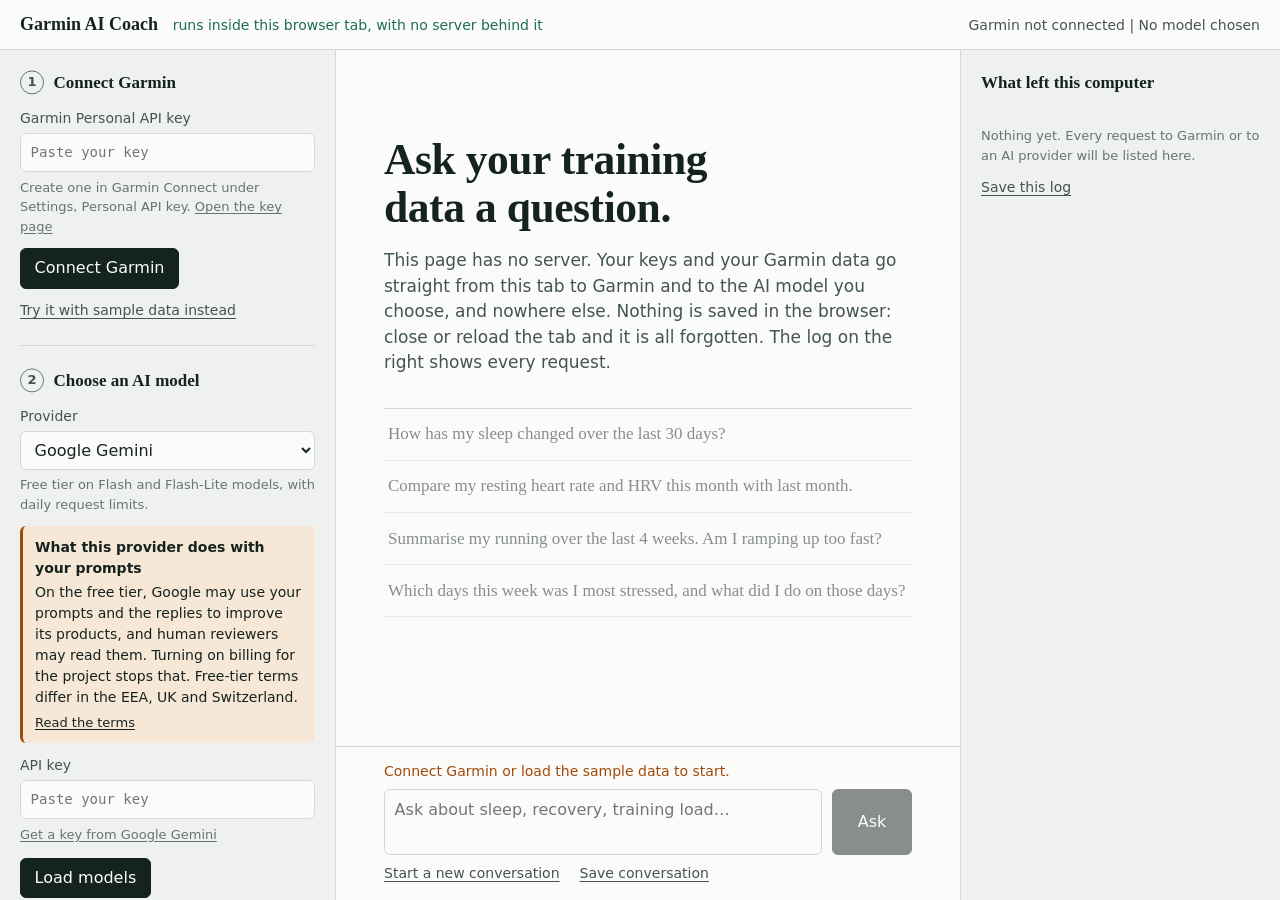
==== index.html @ 270b9bd4 "Garmin AI Coach: browser version for GitHub Pages plus local app Ask questions about your own Garmin" ====
<!DOCTYPE html>
<html lang="en">
<head>
<meta charset="utf-8">
<meta name="viewport" content="width=device-width, initial-scale=1">
<meta name="referrer" content="no-referrer">
<!-- The browser enforces this list: the page can only load its own files and can only
     connect to Garmin, the five model providers below, and Ollama on this computer. -->
<meta http-equiv="Content-Security-Policy" content="default-src 'none'; script-src 'self'; style-src 'self'; img-src 'self' data:; connect-src 'self' https://personal.connectapi.garmin.com https://generativelanguage.googleapis.com https://openrouter.ai https://api.anthropic.com https://api.deepseek.com http://127.0.0.1:11434 http://localhost:11434; base-uri 'none'; form-action 'none'">
<title>Garmin AI Coach</title>
<link rel="icon" href="favicon.svg" type="image/svg+xml">
<link rel="stylesheet" href="style.css">
</head>
<body>
<header class="top">
  <div class="brand">
    <span class="brand-name">Garmin AI Coach</span>
    <span class="brand-where" id="brand-where">running on this computer only</span>
  </div>
  <nav class="tabs" aria-label="Sections">
    <button type="button" data-tab="setup">Setup</button>
    <button type="button" data-tab="chat" aria-current="true">Chat</button>
    <button type="button" data-tab="log">Log</button>
  </nav>
  <div class="top-status" id="top-status" aria-live="polite"></div>
</header>

<main class="layout" data-view="chat">
  <!-- ───────────── Setup ───────────── -->
  <aside class="setup" id="panel-setup" aria-label="Setup">
    <section class="step" id="step-garmin">
      <h2><span class="step-n">1</span>Connect Garmin</h2>
      <div id="garmin-off">
        <label for="garmin-key">Garmin Personal API key</label>
        <input id="garmin-key" type="password" autocomplete="off" spellcheck="false" placeholder="Paste your key">
        <p class="hint">Create one in Garmin Connect under Settings, Personal API key.
          <a id="garmin-key-link" href="https://connect.garmin.com/app/settings/personalApiToken" target="_blank" rel="noopener noreferrer">Open the key page</a></p>
        <div class="row">
          <button type="button" class="primary" id="garmin-connect">Connect Garmin</button>
          <button type="button" id="garmin-saved" hidden>Use saved key</button>
        </div>
        <button type="button" class="link" id="garmin-demo">Try it with sample data instead</button>
      </div>
      <div id="garmin-on" hidden>
        <p class="state-line"><span class="dot dot-local"></span><span id="garmin-state"></span></p>
        <button type="button" id="garmin-disconnect">Disconnect</button>
      </div>
      <p class="error" id="garmin-error" role="alert" hidden></p>
    </section>

    <section class="step" id="step-model">
      <h2><span class="step-n">2</span>Choose an AI model</h2>
      <label for="provider">Provider</label>
      <select id="provider"></select>
      <p class="hint" id="provider-cost"></p>
      <div class="notice" id="provider-notice">
        <p class="notice-title">What this provider does with your prompts</p>
        <p id="provider-data"></p>
        <a id="provider-terms" target="_blank" rel="noopener noreferrer">Read the terms</a>
      </div>
      <div id="provider-key-wrap">
        <label for="provider-key">API key</label>
        <input id="provider-key" type="password" autocomplete="off" spellcheck="false" placeholder="Paste your key">
        <p class="hint"><a id="provider-key-link" target="_blank" rel="noopener noreferrer">Get a key</a></p>
      </div>
      <label class="check" id="or-block-wrap" hidden>
        <input type="checkbox" id="or-block" checked>
        <span>Refuse hosts that may train on my prompts</span>
      </label>
      <button type="button" class="primary" id="load-models">Load models</button>
      <div id="model-wrap" hidden>
        <label for="model">Model</label>
        <select id="model"></select>
        <label class="check" id="paid-wrap" hidden>
          <input type="checkbox" id="show-paid">
          <span>Show paid models too</span>
        </label>
      </div>
      <p class="error" id="model-error" role="alert" hidden></p>
    </section>

    <section class="step" id="step-scope">
      <h2><span class="step-n">3</span>Decide what the AI may see</h2>
      <div id="categories" class="checks"></div>
      <fieldset class="levels">
        <legend>Filtering before anything is sent</legend>
        <label class="check"><input type="radio" name="level" value="balanced">
          <span><b>Balanced.</b> Removes account names, IDs, GPS and device details.</span></label>
        <label class="check"><input type="radio" name="level" value="strict">
          <span><b>Strict.</b> Also removes activity names, places and notes.</span></label>
      </fieldset>
    </section>

    <section class="step step-end">
      <label class="check" id="remember-wrap" hidden>
        <input type="checkbox" id="remember">
        <span>Remember keys in this computer's keychain</span>
      </label>
      <p class="hint" id="remember-off">Keys are held in memory and forgotten when you quit.</p>
      <div class="row">
        <button type="button" id="wipe">Forget everything</button>
        <button type="button" id="quit">Quit</button>
      </div>
      <p class="hint"><a href="https://github.com/aihtn2708/garmin-ai-coach/blob/main/SECURITY.md" target="_blank" rel="noopener noreferrer">How your keys and data are protected</a>.
        A personal project, not affiliated with Garmin. Not medical advice.</p>
    </section>
  </aside>

  <!-- ───────────── Chat ───────────── -->
  <section class="chat" id="panel-chat" aria-label="Chat">
    <div class="thread" id="thread">
      <div class="welcome" id="welcome">
        <h1>Ask your training data a question.</h1>
        <p id="welcome-text">Your Garmin data is fetched and filtered here. Only the figures needed to answer
          are sent to the model you choose, and the log on the right shows every request.</p>
        <div class="suggest" id="suggest"></div>
      </div>
    </div>
    <form class="composer" id="composer">
      <p class="need" id="need" role="status"></p>
      <div class="composer-row">
        <textarea id="question" rows="2" maxlength="4000" placeholder="Ask about sleep, recovery, training load…" aria-label="Your question"></textarea>
        <button type="submit" class="primary" id="ask">Ask</button>
      </div>
      <div class="composer-tools">
        <button type="button" class="link" id="new-chat">Start a new conversation</button>
        <button type="button" class="link" id="save-chat">Save conversation</button>
      </div>
    </form>
  </section>

  <!-- ───────────── Log ───────────── -->
  <aside class="log" id="panel-log" aria-label="Outbound request log">
    <h2>What left this computer</h2>
    <dl class="totals" id="totals"></dl>
    <ol class="entries" id="entries"></ol>
    <p class="hint" id="log-empty">Nothing yet. Every request to Garmin or to an AI provider will be listed here.</p>
    <button type="button" class="link" id="save-log">Save this log</button>
  </aside>
</main>

<dialog id="detail">
  <div class="dialog-inner">
    <h2 id="detail-title">Exactly what was sent</h2>
    <p class="hint" id="detail-sub"></p>
    <pre id="detail-body"></pre>
    <button type="button" class="primary" id="detail-close">Close</button>
  </div>
</dialog>

<script src="core.js"></script>
<script src="app.js"></script>
</body>
</html>
---- style.css ----
/* Garmin AI Coach. No web fonts, no CDN: nothing on this page is fetched
   from another computer. Colour carries one meaning throughout:
   green = stays on this computer, amber = leaves it. */

:root {
  color-scheme: light dark;
  --paper: #eef1ee;
  --surface: #fbfcfa;
  --ink: #15231f;
  --ink-2: #44544e;
  --ink-3: #66756f;
  --line: #d3dad5;
  --line-soft: #e3e8e4;
  --local: #1e6b57;
  --local-wash: #dcebe5;
  --out: #a04a0b;
  --out-wash: #f6e7d6;
  --garmin: #3d5a80;
  --danger: #a3282b;
  --s1: #2a78d6; --s2: #eb6834; --s3: #1baf7a; --s4: #eda100;
  --serif: Charter, "Bitstream Charter", "Sitka Text", Cambria, serif;
  --sans: Seravek, "Gill Sans Nova", Ubuntu, Calibri, "DejaVu Sans", source-sans-pro, sans-serif;
  --mono: ui-monospace, "Cascadia Mono", Menlo, Consolas, monospace;
}
@media (prefers-color-scheme: dark) {
  :root {
    --paper: #101614;
    --surface: #171f1c;
    --ink: #e6ece8;
    --ink-2: #b6c2bc;
    --ink-3: #8c9992;
    --line: #2c3833;
    --line-soft: #222c28;
    --local: #5cc2a4;
    --local-wash: #173029;
    --out: #e59a52;
    --out-wash: #33240f;
    --garmin: #8fb0d8;
    --danger: #ef8a8a;
    --s1: #3987e5; --s2: #d95926; --s3: #199e70; --s4: #c98500;
  }
}

* { box-sizing: border-box; }
html, body { height: 100%; }
body {
  margin: 0;
  font: 16px/1.5 var(--sans);
  color: var(--ink);
  background: var(--paper);
  display: flex;
  flex-direction: column;
}
h1, h2 { font-family: var(--serif); font-weight: 600; margin: 0; text-wrap: balance; }
p { margin: 0; }
a { color: inherit; text-underline-offset: 0.18em; }
[hidden] { display: none !important; }
:focus-visible { outline: 2px solid var(--local); outline-offset: 2px; }

/* ── top bar ─────────────────────────────────────────────── */
.top {
  display: flex;
  align-items: baseline;
  gap: 1.25rem;
  padding: 0.7rem 1.25rem;
  border-bottom: 1px solid var(--line);
  background: var(--surface);
}
.brand-name { font-family: var(--serif); font-weight: 600; font-size: 1.125rem; }
.brand-where { color: var(--local); font-size: 0.875rem; margin-left: 0.6rem; }
.top-status { margin-left: auto; font-size: 0.875rem; color: var(--ink-2); text-align: right; }
.tabs { display: none; gap: 0.25rem; }
.tabs button { border: 0; background: none; padding: 0.3rem 0.7rem; border-radius: 999px; }
.tabs button[aria-current="true"] { background: var(--ink); color: var(--surface); }

/* ── layout ──────────────────────────────────────────────── */
.layout {
  flex: 1;
  min-height: 0;
  display: grid;
  grid-template-columns: 21rem minmax(0, 1fr) 20rem;
}
.setup, .log { overflow-y: auto; padding: 1.25rem; }
.setup { border-right: 1px solid var(--line); }
.chat { display: flex; flex-direction: column; min-height: 0; background: var(--surface); }

/* ── controls ────────────────────────────────────────────── */
label { display: block; font-size: 0.875rem; color: var(--ink-2); margin: 0.75rem 0 0.25rem; }
input[type="password"], select, textarea {
  width: 100%;
  font: inherit;
  color: var(--ink);
  background: var(--surface);
  border: 1px solid var(--line);
  border-radius: 6px;
  padding: 0.5rem 0.6rem;
}
input[type="password"] { font-family: var(--mono); font-size: 0.875rem; }
button {
  font: inherit;
  color: var(--ink);
  background: transparent;
  border: 1px solid var(--line);
  border-radius: 6px;
  padding: 0.45rem 0.85rem;
  cursor: pointer;
}
button:hover { border-color: var(--ink-3); }
button:disabled { opacity: 0.5; cursor: not-allowed; }
button.primary { background: var(--ink); color: var(--surface); border-color: var(--ink); }
button.primary:hover { background: var(--local); border-color: var(--local); }
button.link {
  border: 0; padding: 0; background: none; color: var(--ink-2);
  text-decoration: underline; text-underline-offset: 0.18em; font-size: 0.875rem;
}
button.link:hover { color: var(--ink); }
.row { display: flex; flex-wrap: wrap; gap: 0.5rem; margin: 0.75rem 0 0.6rem; }
.hint { font-size: 0.8125rem; color: var(--ink-3); margin-top: 0.35rem; }
.error {
  margin-top: 0.6rem; font-size: 0.875rem; color: var(--danger);
  border-left: 3px solid var(--danger); padding-left: 0.6rem; overflow-wrap: anywhere;
}
.check { display: flex; gap: 0.55rem; align-items: flex-start; margin: 0.5rem 0 0; color: var(--ink); font-size: 0.9375rem; cursor: pointer; }
.check input { margin-top: 0.3rem; accent-color: var(--local); }
.check small { display: block; color: var(--ink-3); font-size: 0.8125rem; }

/* ── setup steps ─────────────────────────────────────────── */
.step { padding-bottom: 1.4rem; margin-bottom: 1.4rem; border-bottom: 1px solid var(--line); }
.step h2 { font-size: 1.0625rem; display: flex; align-items: baseline; gap: 0.6rem; }
.step-n {
  font-family: var(--sans); font-size: 0.8125rem; font-weight: 600;
  width: 1.5rem; height: 1.5rem; flex: none; border-radius: 50%;
  display: inline-grid; place-items: center;
  border: 1.5px solid var(--ink-3); color: var(--ink-2);
  transform: translateY(-0.1rem);
}
.step.done .step-n { background: var(--local); border-color: var(--local); color: var(--surface); }
.step-end { border-bottom: 0; margin-bottom: 0; }
.state-line { margin: 0.75rem 0; font-size: 0.9375rem; display: flex; gap: 0.5rem; align-items: baseline; }
.dot { width: 0.6rem; height: 0.6rem; border-radius: 50%; flex: none; display: inline-block; }
.dot-local { background: var(--local); }
.notice {
  margin-top: 0.75rem; padding: 0.65rem 0.75rem; border-radius: 6px;
  font-size: 0.875rem; background: var(--local-wash); border-left: 3px solid var(--local);
}
.notice.caution { background: var(--out-wash); border-left-color: var(--out); }
.notice-title { font-weight: 600; margin-bottom: 0.2rem; }
.notice a { display: inline-block; margin-top: 0.3rem; font-size: 0.8125rem; }
.levels { border: 0; padding: 0; margin: 1rem 0 0; }
.levels legend { font-size: 0.875rem; color: var(--ink-2); padding: 0; }
#load-models { margin-top: 0.85rem; }

/* ── chat ────────────────────────────────────────────────── */
.thread { flex: 1; overflow-y: auto; padding: 2rem clamp(1rem, 4vw, 3rem) 1rem; }
.thread > * { max-width: 46rem; margin-inline: auto; }
.welcome { padding-top: 6vh; }
.welcome h1 { font-size: clamp(1.9rem, 3.4vw, 2.75rem); line-height: 1.1; letter-spacing: -0.01em; }
.welcome p { margin-top: 1rem; color: var(--ink-2); max-width: 36rem; font-size: 1.0625rem; }
.suggest { margin-top: 2rem; display: grid; gap: 0; border-top: 1px solid var(--line); }
.suggest button {
  text-align: left; border: 0; border-bottom: 1px solid var(--line); border-radius: 0;
  padding: 0.8rem 0.25rem; font-family: var(--serif); font-size: 1.0625rem;
}
.suggest button:hover:not(:disabled) { background: var(--paper); }

.msg { margin-bottom: 1.6rem; }
.msg-who { font-size: 0.8125rem; color: var(--ink-3); margin-bottom: 0.2rem; }
.msg.user .msg-text {
  font-family: var(--serif); font-size: 1.1875rem; line-height: 1.35;
  border-left: 3px solid var(--ink); padding-left: 0.85rem; white-space: pre-wrap;
}
.msg.bot .body > * + * { margin-top: 0.7rem; }
.msg.bot h3, .msg.bot h4 { font-family: var(--serif); font-size: 1.0625rem; margin: 1rem 0 0; }
.msg.bot ul, .msg.bot ol { margin: 0.7rem 0 0; padding-left: 1.3rem; }
.msg.bot li + li { margin-top: 0.25rem; }
.msg.bot code { font-family: var(--mono); font-size: 0.875em; background: var(--paper); padding: 0.05em 0.3em; border-radius: 3px; }
.msg.bot pre { background: var(--paper); padding: 0.75rem; border-radius: 6px; overflow-x: auto; font: 0.8125rem/1.45 var(--mono); }
.table-scroll { overflow-x: auto; }
.msg.bot table, .chart table { border-collapse: collapse; font-size: 0.9375rem; font-variant-numeric: tabular-nums; }
.msg.bot th, .msg.bot td, .chart th, .chart td { text-align: left; padding: 0.3rem 0.9rem 0.3rem 0; border-bottom: 1px solid var(--line-soft); }
.msg.bot th, .chart th { font-weight: 600; border-bottom-color: var(--line); }

.steps { list-style: none; margin: 0 0 0.8rem; padding: 0; font-size: 0.875rem; color: var(--ink-2); }
.steps li { display: flex; gap: 0.5rem; align-items: baseline; padding: 0.12rem 0; }
.steps .mark { width: 0.5rem; height: 0.5rem; border-radius: 50%; flex: none; }
.steps .mark.garmin { background: var(--garmin); }
.steps .mark.model { background: var(--out); }
.steps .mark.local { background: var(--local); }
.steps .bad { color: var(--danger); }
.working { color: var(--ink-3); font-size: 0.9375rem; }
.working::after { content: "…"; animation: blink 1.2s steps(2, start) infinite; }
@keyframes blink { 50% { opacity: 0; } }
@media (prefers-reduced-motion: reduce) { .working::after { animation: none; } }
.usage { margin-top: 0.6rem; font-size: 0.8125rem; color: var(--ink-3); }

/* ── charts ──────────────────────────────────────────────── */
.chart { margin: 1rem 0; padding: 1rem 1rem 0.75rem; border: 1px solid var(--line); border-radius: 8px; position: relative; }
.chart-title { font-family: var(--serif); font-weight: 600; }
.chart-unit { font-size: 0.8125rem; color: var(--ink-3); }
.legend { display: flex; flex-wrap: wrap; gap: 0.2rem 1rem; margin-top: 0.4rem; font-size: 0.875rem; color: var(--ink-2); }
.legend span { display: inline-flex; align-items: center; gap: 0.4rem; }
.swatch { width: 0.75rem; height: 0.75rem; border-radius: 2px; }
.chart svg { display: block; width: 100%; height: auto; margin-top: 0.4rem; overflow: visible; }
.chart .grid { stroke: var(--line-soft); stroke-width: 1; }
.chart .axis { stroke: var(--line); stroke-width: 1; }
.chart text { font: 11px var(--sans); fill: var(--ink-3); font-variant-numeric: tabular-nums; }
.chart text.end-label { fill: var(--ink-2); font-size: 12px; }
.chart .line { fill: none; stroke-width: 2; stroke-linejoin: round; stroke-linecap: round; }
.chart .pt { stroke: var(--surface); stroke-width: 2; }
.chart .cross { stroke: var(--ink-3); stroke-width: 1; stroke-dasharray: 3 3; visibility: hidden; }
.c1 { stroke: var(--s1); fill: var(--s1); background: var(--s1); }
.c2 { stroke: var(--s2); fill: var(--s2); background: var(--s2); }
.c3 { stroke: var(--s3); fill: var(--s3); background: var(--s3); }
.c4 { stroke: var(--s4); fill: var(--s4); background: var(--s4); }
.chart .line.c1, .chart .line.c2, .chart .line.c3, .chart .line.c4 { fill: none; }
.chart .bar { stroke: none; }
.tip {
  position: absolute; pointer-events: none; visibility: hidden; z-index: 2;
  background: var(--ink); color: var(--surface); border-radius: 6px;
  padding: 0.4rem 0.6rem; font-size: 0.8125rem; line-height: 1.4; white-space: nowrap;
  font-variant-numeric: tabular-nums;
}
.tip b { font-weight: 600; }
.tip .swatch { display: inline-block; margin-right: 0.35rem; }
.chart-tools { margin-top: 0.4rem; }
.chart .table-scroll { margin-top: 0.6rem; max-height: 16rem; overflow: auto; }

/* ── composer ────────────────────────────────────────────── */
.composer { border-top: 1px solid var(--line); padding: 0.85rem clamp(1rem, 4vw, 3rem) 1rem; }
.composer > * { max-width: 46rem; margin-inline: auto; }
.composer-row { display: flex; gap: 0.6rem; align-items: stretch; }
.composer textarea { resize: none; min-height: 3.2rem; }
.composer .primary { min-width: 5rem; }
.composer-tools { display: flex; gap: 1.25rem; margin-top: 0.5rem; }
.need { font-size: 0.875rem; color: var(--out); margin-bottom: 0.45rem; }
.need:empty { display: none; }

/* ── log ─────────────────────────────────────────────────── */
.log { border-left: 1px solid var(--line); font-variant-numeric: tabular-nums; }
.log h2 { font-size: 1.0625rem; }
.totals { margin: 0.9rem 0 0; display: grid; grid-template-columns: 1fr auto; gap: 0.2rem 1rem; font-size: 0.875rem; }
.totals dt { color: var(--ink-2); display: flex; gap: 0.45rem; align-items: baseline; }
.totals dd { margin: 0; text-align: right; }
.entries { list-style: none; margin: 1rem 0 0; padding: 0; }
.entries li { border-top: 1px dashed var(--line); padding: 0.55rem 0; font-size: 0.8125rem; }
.entry-head { display: flex; gap: 0.45rem; align-items: baseline; }
.entry-host { font-weight: 600; font-size: 0.875rem; overflow-wrap: anywhere; }
.entry-time { margin-left: auto; color: var(--ink-3); white-space: nowrap; }
.entry-path { color: var(--ink-2); font-family: var(--mono); font-size: 0.75rem; overflow-wrap: anywhere; margin-top: 0.15rem; }
.entry-meta { color: var(--ink-3); margin-top: 0.15rem; }
.entry-meta .bad { color: var(--danger); }
.sq { width: 0.55rem; height: 0.55rem; flex: none; display: inline-block; }
.sq.garmin { background: var(--garmin); }
.sq.model { background: var(--out); }
.sq.local-model { background: var(--local); }
#save-log { margin-top: 0.75rem; }
#log-empty { margin-top: 1rem; }

/* ── dialog ──────────────────────────────────────────────── */
dialog {
  width: min(52rem, 92vw); max-height: 86vh; padding: 0;
  border: 1px solid var(--line); border-radius: 10px;
  background: var(--surface); color: var(--ink);
}
dialog::backdrop { background: rgb(10 20 16 / 0.55); }
.dialog-inner { padding: 1.25rem; display: flex; flex-direction: column; max-height: 86vh; }
dialog h2 { font-size: 1.25rem; }
dialog pre {
  flex: 1; overflow: auto; margin: 0.9rem 0; padding: 0.85rem;
  background: var(--paper); border-radius: 6px;
  font: 0.75rem/1.5 var(--mono); white-space: pre-wrap; overflow-wrap: anywhere;
}
dialog .primary { align-self: flex-end; }

/* ── narrow screens: one panel at a time ─────────────────── */
@media (max-width: 62rem) {
  .tabs { display: flex; margin-left: auto; }
  .top { flex-wrap: wrap; row-gap: 0.4rem; }
  .top-status { display: none; }
  .brand-where { display: none; }
  .layout { grid-template-columns: minmax(0, 1fr); }
  .layout > * { display: none; border: 0; }
  .layout[data-view="setup"] > .setup,
  .layout[data-view="log"] > .log { display: block; }
  .layout[data-view="chat"] > .chat { display: flex; }
}
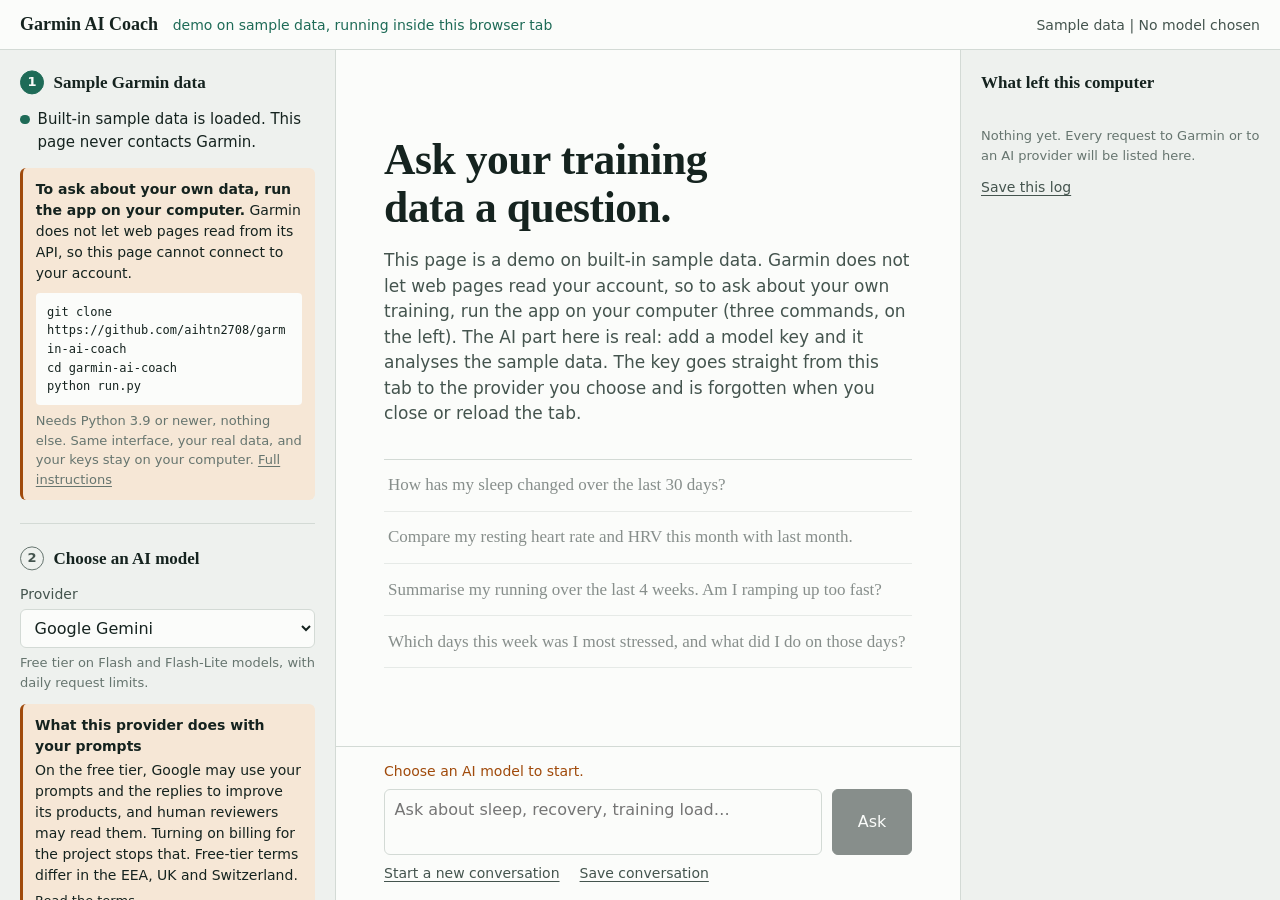
==== commit 6df07dd8: "Hosted page becomes a sample-data demo; real data needs the local app Garmin's Personal API sends no" ====
--- a/index.html
+++ b/index.html
@@ -5,8 +5,9 @@
 <meta name="viewport" content="width=device-width, initial-scale=1">
 <meta name="referrer" content="no-referrer">
 <!-- The browser enforces this list: the page can only load its own files and can only
-     connect to Garmin, the five model providers below, and Ollama on this computer. -->
-<meta http-equiv="Content-Security-Policy" content="default-src 'none'; script-src 'self'; style-src 'self'; img-src 'self' data:; connect-src 'self' https://personal.connectapi.garmin.com https://generativelanguage.googleapis.com https://openrouter.ai https://api.anthropic.com https://api.deepseek.com http://127.0.0.1:11434 http://localhost:11434; base-uri 'none'; form-action 'none'">
+     connect to the model providers below and to Ollama on this computer. Garmin is not
+     listed: Garmin refuses requests from web pages, so this page never sends it anything. -->
+<meta http-equiv="Content-Security-Policy" content="default-src 'none'; script-src 'self'; style-src 'self'; img-src 'self' data:; connect-src 'self' https://generativelanguage.googleapis.com https://openrouter.ai https://api.anthropic.com https://api.deepseek.com http://127.0.0.1:11434 http://localhost:11434; base-uri 'none'; form-action 'none'">
 <title>Garmin AI Coach</title>
 <link rel="icon" href="favicon.svg" type="image/svg+xml">
 <link rel="stylesheet" href="style.css">
@@ -29,21 +30,32 @@
   <!-- ───────────── Setup ───────────── -->
   <aside class="setup" id="panel-setup" aria-label="Setup">
     <section class="step" id="step-garmin">
-      <h2><span class="step-n">1</span>Connect Garmin</h2>
+      <h2><span class="step-n">1</span><span id="garmin-title">Connect Garmin</span></h2>
       <div id="garmin-off">
-        <label for="garmin-key">Garmin Personal API key</label>
-        <input id="garmin-key" type="password" autocomplete="off" spellcheck="false" placeholder="Paste your key">
-        <p class="hint">Create one in Garmin Connect under Settings, Personal API key.
-          <a id="garmin-key-link" href="https://connect.garmin.com/app/settings/personalApiToken" target="_blank" rel="noopener noreferrer">Open the key page</a></p>
-        <div class="row">
-          <button type="button" class="primary" id="garmin-connect">Connect Garmin</button>
-          <button type="button" id="garmin-saved" hidden>Use saved key</button>
+        <div class="local-only">
+          <label for="garmin-key">Garmin Personal API key</label>
+          <input id="garmin-key" type="password" autocomplete="off" spellcheck="false" placeholder="Paste your key">
+          <p class="hint">Create one in Garmin Connect under Settings, Personal API key.
+            <a id="garmin-key-link" href="https://connect.garmin.com/app/settings/personalApiToken" target="_blank" rel="noopener noreferrer">Open the key page</a></p>
+          <div class="row">
+            <button type="button" class="primary" id="garmin-connect">Connect Garmin</button>
+            <button type="button" id="garmin-saved" hidden>Use saved key</button>
+          </div>
         </div>
         <button type="button" class="link" id="garmin-demo">Try it with sample data instead</button>
       </div>
       <div id="garmin-on" hidden>
         <p class="state-line"><span class="dot dot-local"></span><span id="garmin-state"></span></p>
-        <button type="button" id="garmin-disconnect">Disconnect</button>
+        <button type="button" class="local-only" id="garmin-disconnect">Disconnect</button>
+      </div>
+      <div class="own-data browser-only">
+        <p><b>To ask about your own data, run the app on your computer.</b>
+          Garmin does not let web pages read from its API, so this page cannot connect to your account.</p>
+        <pre>git clone https://github.com/aihtn2708/garmin-ai-coach
+cd garmin-ai-coach
+python run.py</pre>
+        <p class="hint">Needs Python 3.9 or newer, nothing else. Same interface, your real data, and your keys stay on your computer.
+          <a href="https://github.com/aihtn2708/garmin-ai-coach#readme" target="_blank" rel="noopener noreferrer">Full instructions</a></p>
       </div>
       <p class="error" id="garmin-error" role="alert" hidden></p>
     </section>
--- a/style.css
+++ b/style.css
@@ -123,6 +123,13 @@
 .check { display: flex; gap: 0.55rem; align-items: flex-start; margin: 0.5rem 0 0; color: var(--ink); font-size: 0.9375rem; cursor: pointer; }
 .check input { margin-top: 0.3rem; accent-color: var(--local); }
 .check small { display: block; color: var(--ink-3); font-size: 0.8125rem; }
+
+/* ── things shown in only one of the two versions ────────── */
+.browser-only { display: none; }
+.mode-browser .browser-only { display: block; }
+.mode-browser .local-only { display: none; }
+.own-data { margin-top: 0.9rem; padding: 0.7rem 0.8rem; border-radius: 6px; font-size: 0.875rem; background: var(--out-wash); border-left: 3px solid var(--out); }
+.own-data pre { margin: 0.6rem 0 0; padding: 0.6rem 0.7rem; border-radius: 4px; background: var(--surface); font: 0.75rem/1.55 var(--mono); white-space: pre-wrap; overflow-wrap: anywhere; user-select: all; }
 
 /* ── setup steps ─────────────────────────────────────────── */
 .step { padding-bottom: 1.4rem; margin-bottom: 1.4rem; border-bottom: 1px solid var(--line); }
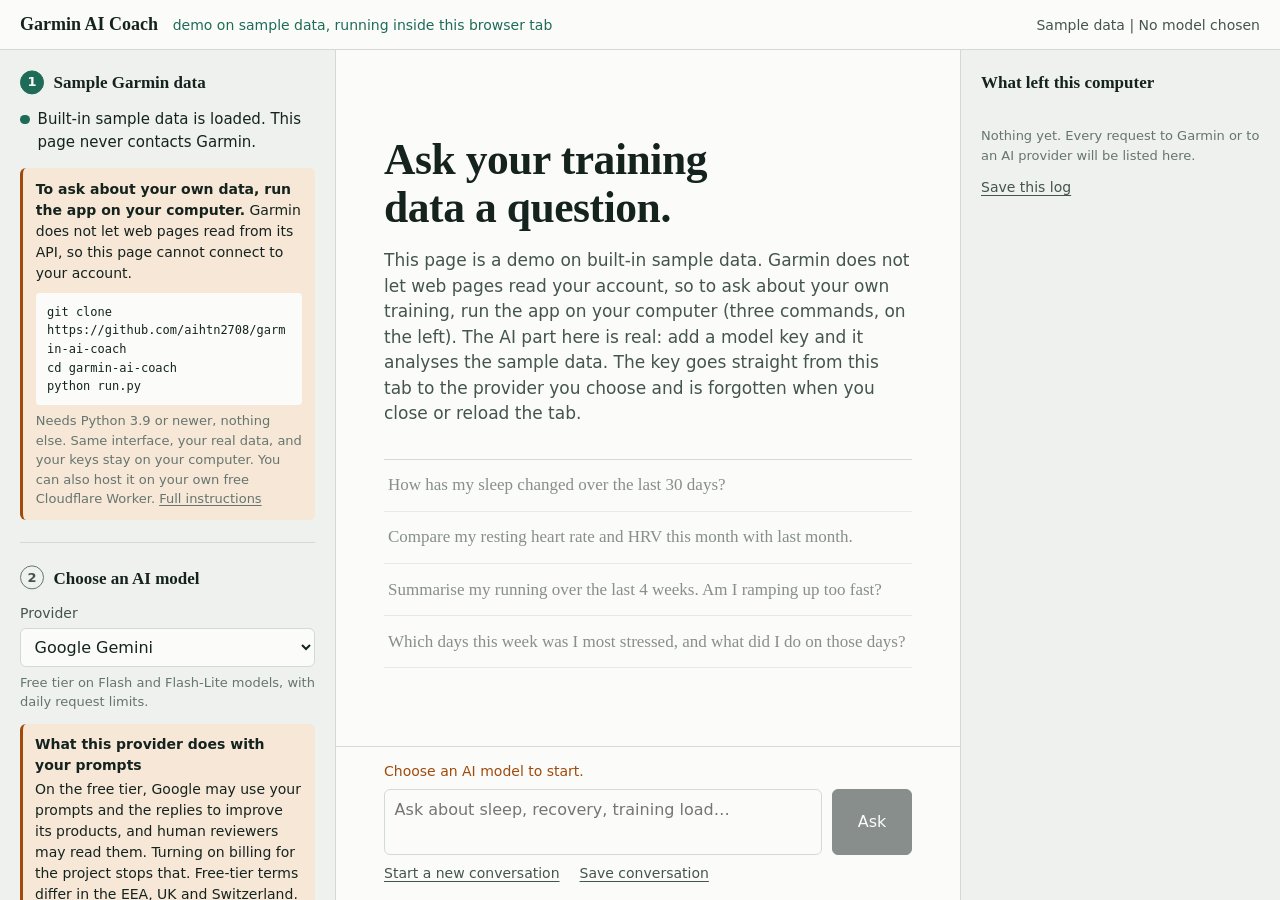
==== commit 0a1dd76c: "Add a Cloudflare Worker version: page plus read-only Garmin relay Garmin's API refuses web pages, so" ====
--- a/index.html
+++ b/index.html
@@ -55,6 +55,7 @@
 cd garmin-ai-coach
 python run.py</pre>
         <p class="hint">Needs Python 3.9 or newer, nothing else. Same interface, your real data, and your keys stay on your computer.
+          You can also host it on your own free Cloudflare Worker.
           <a href="https://github.com/aihtn2708/garmin-ai-coach#readme" target="_blank" rel="noopener noreferrer">Full instructions</a></p>
       </div>
       <p class="error" id="garmin-error" role="alert" hidden></p>
--- a/style.css
+++ b/style.css
@@ -257,7 +257,7 @@
 .entry-meta { color: var(--ink-3); margin-top: 0.15rem; }
 .entry-meta .bad { color: var(--danger); }
 .sq { width: 0.55rem; height: 0.55rem; flex: none; display: inline-block; }
-.sq.garmin { background: var(--garmin); }
+.sq.garmin, .sq.garmin-relay { background: var(--garmin); }
 .sq.model { background: var(--out); }
 .sq.local-model { background: var(--local); }
 #save-log { margin-top: 0.75rem; }
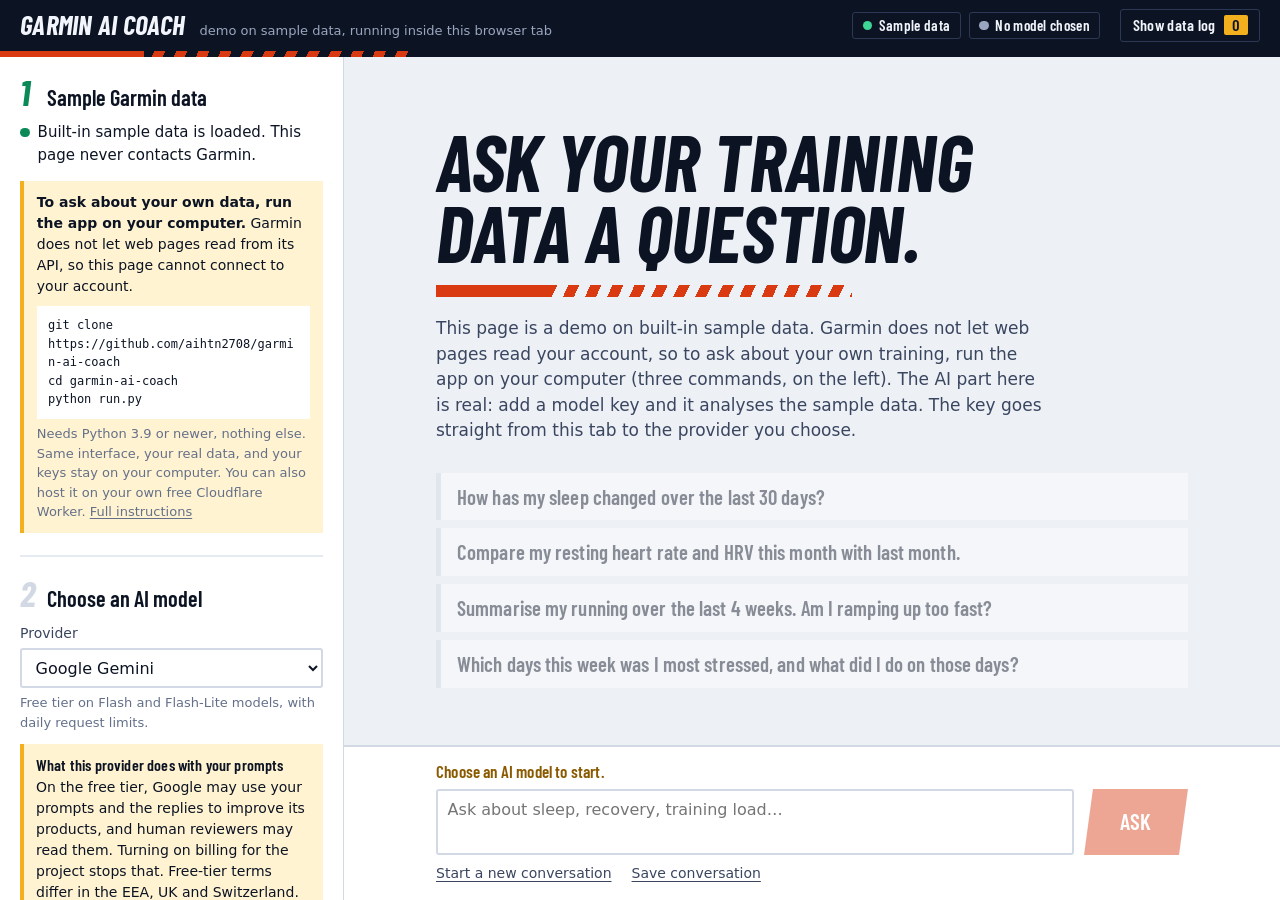
==== commit cee70074: "Sportier interface, data log hidden until asked for, optional saved keys - New look: Barlow Condense" ====
--- a/index.html
+++ b/index.html
@@ -5,9 +5,10 @@
 <meta name="viewport" content="width=device-width, initial-scale=1">
 <meta name="referrer" content="no-referrer">
 <!-- The browser enforces this list: the page can only load its own files and can only
-     connect to the model providers below and to Ollama on this computer. Garmin is not
-     listed: Garmin refuses requests from web pages, so this page never sends it anything. -->
-<meta http-equiv="Content-Security-Policy" content="default-src 'none'; script-src 'self'; style-src 'self'; img-src 'self' data:; connect-src 'self' https://generativelanguage.googleapis.com https://openrouter.ai https://api.anthropic.com https://api.deepseek.com http://127.0.0.1:11434 http://localhost:11434; base-uri 'none'; form-action 'none'">
+     connect to its own address, the model providers below, and Ollama on this computer.
+     Garmin is not listed, because Garmin refuses requests from web pages. On the
+     Cloudflare version Garmin is reached through the page's own address. -->
+<meta http-equiv="Content-Security-Policy" content="default-src 'none'; script-src 'self'; style-src 'self'; font-src 'self'; img-src 'self' data:; connect-src 'self' https://generativelanguage.googleapis.com https://openrouter.ai https://api.anthropic.com https://api.deepseek.com http://127.0.0.1:11434 http://localhost:11434; base-uri 'none'; form-action 'none'">
 <title>Garmin AI Coach</title>
 <link rel="icon" href="favicon.svg" type="image/svg+xml">
 <link rel="stylesheet" href="style.css">
@@ -24,11 +25,25 @@
     <button type="button" data-tab="log">Log</button>
   </nav>
   <div class="top-status" id="top-status" aria-live="polite"></div>
+  <button type="button" class="log-toggle" id="log-toggle" aria-expanded="false" aria-controls="panel-log">
+    <span id="log-toggle-label">Show data log</span><span class="count" id="log-count">0</span>
+  </button>
 </header>
+<div class="lane" aria-hidden="true"></div>
 
-<main class="layout" data-view="chat">
+<main class="layout" data-view="chat" data-log="closed">
   <!-- ───────────── Setup ───────────── -->
   <aside class="setup" id="panel-setup" aria-label="Setup">
+    <section class="unlock" id="unlock-box" hidden>
+      <h2>Saved keys are locked</h2>
+      <label for="unlock-pass">Passphrase</label>
+      <input id="unlock-pass" type="password" autocomplete="off" spellcheck="false">
+      <div class="row">
+        <button type="button" class="primary" id="unlock-go">Unlock</button>
+        <button type="button" id="unlock-forget">Forget saved keys</button>
+      </div>
+      <p class="error" id="unlock-error" role="alert" hidden></p>
+    </section>
     <section class="step" id="step-garmin">
       <h2><span class="step-n">1</span><span id="garmin-title">Connect Garmin</span></h2>
       <div id="garmin-off">
@@ -105,11 +120,21 @@
     </section>
 
     <section class="step step-end">
+      <h2 class="plain">Your keys</h2>
       <label class="check" id="remember-wrap" hidden>
         <input type="checkbox" id="remember">
-        <span>Remember keys in this computer's keychain</span>
+        <span id="remember-label">Remember keys on this device</span>
       </label>
       <p class="hint" id="remember-off">Keys are held in memory and forgotten when you quit.</p>
+      <div id="remember-on" hidden>
+        <p class="hint" id="remember-how"></p>
+        <div id="pass-wrap">
+          <label for="remember-pass">Lock with a passphrase (optional)</label>
+          <input id="remember-pass" type="password" autocomplete="off" spellcheck="false" placeholder="At least 8 characters">
+          <button type="button" id="remember-lock">Lock saved keys</button>
+        </div>
+        <p class="error" id="remember-error" role="alert" hidden></p>
+      </div>
       <div class="row">
         <button type="button" id="wipe">Forget everything</button>
         <button type="button" id="quit">Quit</button>
@@ -125,7 +150,7 @@
       <div class="welcome" id="welcome">
         <h1>Ask your training data a question.</h1>
         <p id="welcome-text">Your Garmin data is fetched and filtered here. Only the figures needed to answer
-          are sent to the model you choose, and the log on the right shows every request.</p>
+          are sent to the model you choose. Open the data log to see every request that leaves this computer.</p>
         <div class="suggest" id="suggest"></div>
       </div>
     </div>
@@ -144,7 +169,10 @@
 
   <!-- ───────────── Log ───────────── -->
   <aside class="log" id="panel-log" aria-label="Outbound request log">
-    <h2>What left this computer</h2>
+    <div class="log-head">
+      <h2>What left this computer</h2>
+      <button type="button" class="link" id="log-hide">Hide</button>
+    </div>
     <dl class="totals" id="totals"></dl>
     <ol class="entries" id="entries"></ol>
     <p class="hint" id="log-empty">Nothing yet. Every request to Garmin or to an AI provider will be listed here.</p>
--- a/style.css
+++ b/style.css
@@ -1,42 +1,66 @@
-/* Garmin AI Coach. No web fonts, no CDN: nothing on this page is fetched
-   from another computer. Colour carries one meaning throughout:
-   green = stays on this computer, amber = leaves it. */
+/* Garmin AI Coach. Nothing on this page comes from another computer: the one
+   typeface (Barlow Condensed, SIL Open Font License) is served from fonts/.
+
+   Colour has fixed jobs:
+     orange-red  = act (buttons, the thing to press next)
+     green       = stays on this computer / done
+     yellow      = leaves this computer
+     blue        = Garmin, your data source */
+
+@font-face { font-family: "Barlow Condensed"; font-weight: 600; font-style: normal; font-display: swap; src: url(fonts/barlow-condensed-latin-600-normal.woff2) format("woff2"); unicode-range: U+0000-00FF, U+0131, U+0152-0153, U+02BB-02BC, U+02C6, U+02DA, U+02DC, U+0304, U+0308, U+0329, U+2000-206F, U+20AC, U+2122, U+2191, U+2193, U+2212, U+2215, U+FEFF, U+FFFD; }
+@font-face { font-family: "Barlow Condensed"; font-weight: 600; font-style: normal; font-display: swap; src: url(fonts/barlow-condensed-latin-ext-600-normal.woff2) format("woff2"); unicode-range: U+0100-02BA, U+02BD-02C5, U+02C7-02CC, U+02CE-02D7, U+02DD-02FF, U+1D00-1DBF, U+1E00-1E9F, U+1EF2-1EFF, U+2020, U+20A0-20AB, U+20AD-20C0, U+2113, U+2C60-2C7F, U+A720-A7FF; }
+@font-face { font-family: "Barlow Condensed"; font-weight: 600; font-style: normal; font-display: swap; src: url(fonts/barlow-condensed-vietnamese-600-normal.woff2) format("woff2"); unicode-range: U+0102-0103, U+0110-0111, U+0128-0129, U+0168-0169, U+01A0-01A1, U+01AF-01B0, U+0300-0301, U+0303, U+0309, U+0323, U+1EA0-1EF9, U+20AB; }
+@font-face { font-family: "Barlow Condensed"; font-weight: 700; font-style: italic; font-display: swap; src: url(fonts/barlow-condensed-latin-700-italic.woff2) format("woff2"); unicode-range: U+0000-00FF, U+0131, U+0152-0153, U+02BB-02BC, U+02C6, U+02DA, U+02DC, U+0304, U+0308, U+0329, U+2000-206F, U+20AC, U+2122, U+2191, U+2193, U+2212, U+2215, U+FEFF, U+FFFD; }
+@font-face { font-family: "Barlow Condensed"; font-weight: 700; font-style: italic; font-display: swap; src: url(fonts/barlow-condensed-latin-ext-700-italic.woff2) format("woff2"); unicode-range: U+0100-02BA, U+02BD-02C5, U+02C7-02CC, U+02CE-02D7, U+02DD-02FF, U+1D00-1DBF, U+1E00-1E9F, U+1EF2-1EFF, U+2020, U+20A0-20AB, U+20AD-20C0, U+2113, U+2C60-2C7F, U+A720-A7FF; }
+@font-face { font-family: "Barlow Condensed"; font-weight: 700; font-style: italic; font-display: swap; src: url(fonts/barlow-condensed-vietnamese-700-italic.woff2) format("woff2"); unicode-range: U+0102-0103, U+0110-0111, U+0128-0129, U+0168-0169, U+01A0-01A1, U+01AF-01B0, U+0300-0301, U+0303, U+0309, U+0323, U+1EA0-1EF9, U+20AB; }
 
 :root {
   color-scheme: light dark;
-  --paper: #eef1ee;
-  --surface: #fbfcfa;
-  --ink: #15231f;
-  --ink-2: #44544e;
-  --ink-3: #66756f;
-  --line: #d3dad5;
-  --line-soft: #e3e8e4;
-  --local: #1e6b57;
-  --local-wash: #dcebe5;
-  --out: #a04a0b;
-  --out-wash: #f6e7d6;
-  --garmin: #3d5a80;
-  --danger: #a3282b;
+  --paper: #edf0f5;
+  --surface: #ffffff;
+  --ink: #0c1424;
+  --ink-2: #3a4660;
+  --ink-3: #64708a;
+  --line: #d3d9e4;
+  --line-soft: #e6eaf1;
+  --band: #0c1424;
+  --band-ink: #f2f5fb;
+  --band-dim: #9aa6bf;
+  --go: #d93a12;
+  --go-hover: #b82e0b;
+  --go-ink: #ffffff;
+  --local: #0b8a57;
+  --local-wash: #ddf3e8;
+  --out: #8a5a00;
+  --out-mark: #f2b01e;
+  --out-wash: #fff3d1;
+  --garmin: #1d5fd6;
+  --danger: #b3261e;
   --s1: #2a78d6; --s2: #eb6834; --s3: #1baf7a; --s4: #eda100;
-  --serif: Charter, "Bitstream Charter", "Sitka Text", Cambria, serif;
+  --display: "Barlow Condensed", "Arial Narrow", "Roboto Condensed", Impact, sans-serif;
   --sans: Seravek, "Gill Sans Nova", Ubuntu, Calibri, "DejaVu Sans", source-sans-pro, sans-serif;
   --mono: ui-monospace, "Cascadia Mono", Menlo, Consolas, monospace;
+  --lean: 9px;  /* how far the forward-leaning shapes lean */
 }
 @media (prefers-color-scheme: dark) {
   :root {
-    --paper: #101614;
-    --surface: #171f1c;
-    --ink: #e6ece8;
-    --ink-2: #b6c2bc;
-    --ink-3: #8c9992;
-    --line: #2c3833;
-    --line-soft: #222c28;
-    --local: #5cc2a4;
-    --local-wash: #173029;
-    --out: #e59a52;
-    --out-wash: #33240f;
-    --garmin: #8fb0d8;
-    --danger: #ef8a8a;
+    --paper: #080e1c;
+    --surface: #0f182c;
+    --ink: #edf1f9;
+    --ink-2: #b4bed3;
+    --ink-3: #8590a8;
+    --line: #26324c;
+    --line-soft: #1a2540;
+    --band: #050a15;
+    --go: #f2491f;
+    --go-hover: #ff6238;
+    --local: #3dd694;
+    --local-wash: #0f2b22;
+    --out: #ffc84a;
+    --out-mark: #ffc84a;
+    --out-wash: #2e240b;
+    --garmin: #77aeff;
+    --danger: #ff8a80;
     --s1: #3987e5; --s2: #d95926; --s3: #199e70; --s4: #c98500;
   }
 }
@@ -51,158 +75,240 @@
   display: flex;
   flex-direction: column;
 }
-h1, h2 { font-family: var(--serif); font-weight: 600; margin: 0; text-wrap: balance; }
+h1, h2 { font-family: var(--display); margin: 0; text-wrap: balance; }
 p { margin: 0; }
 a { color: inherit; text-underline-offset: 0.18em; }
 [hidden] { display: none !important; }
-:focus-visible { outline: 2px solid var(--local); outline-offset: 2px; }
-
-/* ── top bar ─────────────────────────────────────────────── */
+:focus-visible { outline: 3px solid var(--garmin); outline-offset: 2px; }
+
+/* ── top band ────────────────────────────────────────────── */
 .top {
   display: flex;
-  align-items: baseline;
+  align-items: center;
   gap: 1.25rem;
-  padding: 0.7rem 1.25rem;
-  border-bottom: 1px solid var(--line);
-  background: var(--surface);
-}
-.brand-name { font-family: var(--serif); font-weight: 600; font-size: 1.125rem; }
-.brand-where { color: var(--local); font-size: 0.875rem; margin-left: 0.6rem; }
-.top-status { margin-left: auto; font-size: 0.875rem; color: var(--ink-2); text-align: right; }
+  padding: 0.55rem 1.25rem;
+  background: var(--band);
+  color: var(--band-ink);
+}
+.brand { display: flex; align-items: baseline; gap: 0.9rem; min-width: 0; }
+.brand-name {
+  font: italic 700 1.7rem/1 var(--display);
+  text-transform: uppercase;
+  letter-spacing: 0.01em;
+  white-space: nowrap;
+}
+.brand-where { color: var(--band-dim); font-size: 0.8125rem; overflow: hidden; text-overflow: ellipsis; white-space: nowrap; }
+.top-status { margin-left: auto; display: flex; gap: 0.5rem; flex-wrap: wrap; justify-content: flex-end; }
+.chip {
+  display: inline-flex; align-items: center; gap: 0.4rem;
+  font: 600 0.9375rem/1 var(--display); letter-spacing: 0.02em;
+  padding: 0.3rem 0.6rem; border: 1px solid #2b3856; border-radius: 3px; color: var(--band-ink);
+  max-width: 22rem; overflow: hidden; text-overflow: ellipsis; white-space: nowrap;
+}
+.chip .dot { background: var(--band-dim); }
+.chip.on .dot { background: #3dd694; }
+.log-toggle {
+  display: inline-flex; align-items: center; gap: 0.5rem;
+  font: 600 1rem/1 var(--display); letter-spacing: 0.02em;
+  color: var(--band-ink); background: transparent;
+  border: 1px solid #2b3856; border-radius: 3px; padding: 0.35rem 0.7rem; white-space: nowrap;
+}
+.log-toggle:hover, .log-toggle[aria-expanded="true"] { border-color: var(--out-mark); background: transparent; color: var(--band-ink); }
+.log-toggle .count {
+  min-width: 1.5rem; padding: 0.12rem 0.35rem; text-align: center; border-radius: 2px;
+  background: #f2b01e; color: #0c1424; font-variant-numeric: tabular-nums;
+}
 .tabs { display: none; gap: 0.25rem; }
-.tabs button { border: 0; background: none; padding: 0.3rem 0.7rem; border-radius: 999px; }
-.tabs button[aria-current="true"] { background: var(--ink); color: var(--surface); }
+.tabs button {
+  font: 600 1.0625rem/1 var(--display); letter-spacing: 0.02em;
+  border: 0; border-bottom: 3px solid transparent; border-radius: 0;
+  background: none; color: var(--band-dim); padding: 0.35rem 0.6rem;
+}
+.tabs button:hover { background: none; color: var(--band-ink); }
+.tabs button[aria-current="true"] { color: var(--band-ink); border-bottom-color: var(--go); }
+
+/* The lane line under the band: solid where you start, breaking into motion. */
+.lane {
+  height: 6px; flex: none;
+  background:
+    linear-gradient(90deg, var(--go) 0 9rem, transparent 9rem),
+    repeating-linear-gradient(115deg, var(--go) 0 10px, transparent 10px 20px);
+  background-size: 100% 100%, 26rem 100%;
+  background-repeat: no-repeat;
+  background-color: var(--band);
+}
 
 /* ── layout ──────────────────────────────────────────────── */
 .layout {
   flex: 1;
   min-height: 0;
   display: grid;
-  grid-template-columns: 21rem minmax(0, 1fr) 20rem;
-}
-.setup, .log { overflow-y: auto; padding: 1.25rem; }
+  grid-template-columns: 21.5rem minmax(0, 1fr);
+}
+.layout[data-log="open"] { grid-template-columns: 21.5rem minmax(0, 1fr) 21rem; }
+.layout[data-log="closed"] > .log { display: none; }
+.setup, .log { overflow-y: auto; padding: 1.25rem; background: var(--surface); }
 .setup { border-right: 1px solid var(--line); }
-.chat { display: flex; flex-direction: column; min-height: 0; background: var(--surface); }
+.chat { display: flex; flex-direction: column; min-height: 0; }
 
 /* ── controls ────────────────────────────────────────────── */
-label { display: block; font-size: 0.875rem; color: var(--ink-2); margin: 0.75rem 0 0.25rem; }
+label { display: block; font-size: 0.875rem; color: var(--ink-2); margin: 0.8rem 0 0.25rem; }
 input[type="password"], select, textarea {
   width: 100%;
   font: inherit;
   color: var(--ink);
   background: var(--surface);
-  border: 1px solid var(--line);
-  border-radius: 6px;
-  padding: 0.5rem 0.6rem;
-}
+  border: 2px solid var(--line);
+  border-radius: 3px;
+  padding: 0.45rem 0.6rem;
+}
+input[type="password"]:focus, select:focus, textarea:focus { border-color: var(--ink); outline: none; }
+input[type="password"]:focus-visible, select:focus-visible, textarea:focus-visible { outline: 3px solid var(--garmin); outline-offset: 1px; }
 input[type="password"] { font-family: var(--mono); font-size: 0.875rem; }
 button {
-  font: inherit;
+  font: 600 1.0625rem/1.15 var(--display);
+  letter-spacing: 0.02em;
   color: var(--ink);
   background: transparent;
-  border: 1px solid var(--line);
-  border-radius: 6px;
-  padding: 0.45rem 0.85rem;
+  border: 2px solid var(--ink);
+  border-radius: 3px;
+  padding: 0.42rem 0.9rem;
   cursor: pointer;
 }
-button:hover { border-color: var(--ink-3); }
-button:disabled { opacity: 0.5; cursor: not-allowed; }
-button.primary { background: var(--ink); color: var(--surface); border-color: var(--ink); }
-button.primary:hover { background: var(--local); border-color: var(--local); }
+button:hover { background: var(--ink); color: var(--surface); }
+button:disabled { opacity: 0.45; cursor: not-allowed; }
+button:disabled:hover { background: transparent; color: var(--ink); }
+/* The button to press next leans forward. */
+button.primary {
+  text-transform: uppercase;
+  font-size: 1.125rem;
+  letter-spacing: 0.04em;
+  color: var(--go-ink);
+  background: var(--go);
+  border: 0;
+  border-radius: 0;
+  padding: 0.6rem 1.5rem;
+  clip-path: polygon(var(--lean) 0, 100% 0, calc(100% - var(--lean)) 100%, 0 100%);
+}
+button.primary:hover { background: var(--go-hover); color: var(--go-ink); }
+button.primary:disabled:hover { background: var(--go); }
+button.primary:focus-visible { outline: none; box-shadow: inset 0 0 0 3px var(--go), inset 0 0 0 6px #ffffff; }
 button.link {
+  font: inherit; letter-spacing: 0;
   border: 0; padding: 0; background: none; color: var(--ink-2);
   text-decoration: underline; text-underline-offset: 0.18em; font-size: 0.875rem;
 }
-button.link:hover { color: var(--ink); }
-.row { display: flex; flex-wrap: wrap; gap: 0.5rem; margin: 0.75rem 0 0.6rem; }
+button.link:hover { color: var(--go); background: none; }
+.row { display: flex; flex-wrap: wrap; align-items: center; gap: 0.6rem; margin: 0.8rem 0 0.6rem; }
 .hint { font-size: 0.8125rem; color: var(--ink-3); margin-top: 0.35rem; }
 .error {
   margin-top: 0.6rem; font-size: 0.875rem; color: var(--danger);
-  border-left: 3px solid var(--danger); padding-left: 0.6rem; overflow-wrap: anywhere;
+  border-left: 4px solid var(--danger); padding-left: 0.6rem; overflow-wrap: anywhere;
 }
 .check { display: flex; gap: 0.55rem; align-items: flex-start; margin: 0.5rem 0 0; color: var(--ink); font-size: 0.9375rem; cursor: pointer; }
-.check input { margin-top: 0.3rem; accent-color: var(--local); }
+.check input { margin-top: 0.3rem; accent-color: var(--go); }
 .check small { display: block; color: var(--ink-3); font-size: 0.8125rem; }
 
-/* ── things shown in only one of the two versions ────────── */
+/* ── things shown in only one of the versions ────────────── */
 .browser-only { display: none; }
 .mode-browser .browser-only { display: block; }
 .mode-browser .local-only { display: none; }
-.own-data { margin-top: 0.9rem; padding: 0.7rem 0.8rem; border-radius: 6px; font-size: 0.875rem; background: var(--out-wash); border-left: 3px solid var(--out); }
-.own-data pre { margin: 0.6rem 0 0; padding: 0.6rem 0.7rem; border-radius: 4px; background: var(--surface); font: 0.75rem/1.55 var(--mono); white-space: pre-wrap; overflow-wrap: anywhere; user-select: all; }
-
-/* ── setup steps ─────────────────────────────────────────── */
-.step { padding-bottom: 1.4rem; margin-bottom: 1.4rem; border-bottom: 1px solid var(--line); }
-.step h2 { font-size: 1.0625rem; display: flex; align-items: baseline; gap: 0.6rem; }
+.own-data { margin-top: 0.9rem; padding: 0.7rem 0.8rem; font-size: 0.875rem; background: var(--out-wash); border-left: 4px solid var(--out-mark); }
+.own-data pre { margin: 0.6rem 0 0; padding: 0.6rem 0.7rem; background: var(--surface); font: 0.75rem/1.55 var(--mono); white-space: pre-wrap; overflow-wrap: anywhere; user-select: all; }
+
+/* ── setup: three lanes ──────────────────────────────────── */
+.step { padding-bottom: 1.4rem; margin-bottom: 1.3rem; border-bottom: 2px solid var(--line-soft); }
+.step h2, .unlock h2 { font-weight: 600; font-size: 1.4rem; line-height: 1.1; display: flex; align-items: baseline; gap: 0.6rem; }
 .step-n {
-  font-family: var(--sans); font-size: 0.8125rem; font-weight: 600;
-  width: 1.5rem; height: 1.5rem; flex: none; border-radius: 50%;
-  display: inline-grid; place-items: center;
-  border: 1.5px solid var(--ink-3); color: var(--ink-2);
-  transform: translateY(-0.1rem);
-}
-.step.done .step-n { background: var(--local); border-color: var(--local); color: var(--surface); }
+  font: italic 700 2.3rem/0.8 var(--display);
+  color: var(--line);
+  min-width: 1.1rem;
+  transition: color 0.2s;
+}
+.step.done .step-n { color: var(--local); }
 .step-end { border-bottom: 0; margin-bottom: 0; }
+.step h2.plain { font-size: 1.2rem; }
 .state-line { margin: 0.75rem 0; font-size: 0.9375rem; display: flex; gap: 0.5rem; align-items: baseline; }
 .dot { width: 0.6rem; height: 0.6rem; border-radius: 50%; flex: none; display: inline-block; }
 .dot-local { background: var(--local); }
 .notice {
-  margin-top: 0.75rem; padding: 0.65rem 0.75rem; border-radius: 6px;
-  font-size: 0.875rem; background: var(--local-wash); border-left: 3px solid var(--local);
-}
-.notice.caution { background: var(--out-wash); border-left-color: var(--out); }
-.notice-title { font-weight: 600; margin-bottom: 0.2rem; }
+  margin-top: 0.75rem; padding: 0.65rem 0.75rem;
+  font-size: 0.875rem; background: var(--local-wash); border-left: 4px solid var(--local);
+}
+.notice.caution { background: var(--out-wash); border-left-color: var(--out-mark); }
+.notice-title { font: 600 1rem/1.2 var(--display); letter-spacing: 0.01em; margin-bottom: 0.2rem; }
 .notice a { display: inline-block; margin-top: 0.3rem; font-size: 0.8125rem; }
 .levels { border: 0; padding: 0; margin: 1rem 0 0; }
 .levels legend { font-size: 0.875rem; color: var(--ink-2); padding: 0; }
-#load-models { margin-top: 0.85rem; }
+#load-models { margin-top: 0.9rem; }
+.unlock { padding: 0.9rem; margin-bottom: 1.3rem; background: var(--out-wash); border-left: 4px solid var(--out-mark); }
+#pass-wrap button { margin-top: 0.6rem; }
 
 /* ── chat ────────────────────────────────────────────────── */
 .thread { flex: 1; overflow-y: auto; padding: 2rem clamp(1rem, 4vw, 3rem) 1rem; }
-.thread > * { max-width: 46rem; margin-inline: auto; }
-.welcome { padding-top: 6vh; }
-.welcome h1 { font-size: clamp(1.9rem, 3.4vw, 2.75rem); line-height: 1.1; letter-spacing: -0.01em; }
-.welcome p { margin-top: 1rem; color: var(--ink-2); max-width: 36rem; font-size: 1.0625rem; }
-.suggest { margin-top: 2rem; display: grid; gap: 0; border-top: 1px solid var(--line); }
+.thread > * { max-width: 47rem; margin-inline: auto; }
+.welcome { padding-top: 4vh; }
+.welcome h1 {
+  font: italic 700 clamp(2.9rem, 6.2vw, 5.2rem)/0.9 var(--display);
+  text-transform: uppercase;
+  letter-spacing: -0.005em;
+}
+/* Start line: a solid block that breaks into stripes, the same mark as the lane above. */
+.welcome h1::after {
+  content: ""; display: block; height: 12px; margin-top: 1.1rem; max-width: 26rem;
+  background:
+    linear-gradient(90deg, var(--go) 0 7rem, transparent 7rem),
+    repeating-linear-gradient(115deg, var(--go) 0 10px, transparent 10px 20px);
+}
+.welcome p { margin-top: 1.2rem; color: var(--ink-2); max-width: 38rem; font-size: 1.0625rem; }
+.suggest { margin-top: 1.8rem; display: grid; gap: 0.5rem; }
 .suggest button {
-  text-align: left; border: 0; border-bottom: 1px solid var(--line); border-radius: 0;
-  padding: 0.8rem 0.25rem; font-family: var(--serif); font-size: 1.0625rem;
-}
-.suggest button:hover:not(:disabled) { background: var(--paper); }
-
-.msg { margin-bottom: 1.6rem; }
-.msg-who { font-size: 0.8125rem; color: var(--ink-3); margin-bottom: 0.2rem; }
+  text-align: left;
+  font: 600 1.3rem/1.15 var(--display); letter-spacing: 0.005em;
+  border: 0; border-left: 5px solid var(--line); border-radius: 0;
+  background: var(--surface); color: var(--ink);
+  padding: 0.75rem 1rem;
+  transition: border-color 0.12s, padding-left 0.12s;
+}
+.suggest button:hover:not(:disabled) { border-left-color: var(--go); padding-left: 1.4rem; background: var(--surface); color: var(--ink); }
+.suggest button:disabled:hover { color: var(--ink); background: var(--surface); }
+@media (prefers-reduced-motion: reduce) { .suggest button, .step-n { transition: none; } }
+
+.msg { margin-bottom: 1.8rem; }
+.msg-who { font: 600 0.9375rem/1 var(--display); letter-spacing: 0.06em; text-transform: uppercase; color: var(--ink-3); margin-bottom: 0.35rem; }
+.msg.bot .msg-who { color: var(--go); }
 .msg.user .msg-text {
-  font-family: var(--serif); font-size: 1.1875rem; line-height: 1.35;
-  border-left: 3px solid var(--ink); padding-left: 0.85rem; white-space: pre-wrap;
-}
+  font: 600 1.6rem/1.15 var(--display);
+  border-left: 5px solid var(--ink); padding-left: 0.85rem; white-space: pre-wrap;
+}
+.msg.bot { background: var(--surface); padding: 1.1rem 1.2rem; border-top: 3px solid var(--ink); }
 .msg.bot .body > * + * { margin-top: 0.7rem; }
-.msg.bot h3, .msg.bot h4 { font-family: var(--serif); font-size: 1.0625rem; margin: 1rem 0 0; }
+.msg.bot h3, .msg.bot h4 { font: 600 1.3rem/1.15 var(--display); margin: 1rem 0 0; }
 .msg.bot ul, .msg.bot ol { margin: 0.7rem 0 0; padding-left: 1.3rem; }
 .msg.bot li + li { margin-top: 0.25rem; }
-.msg.bot code { font-family: var(--mono); font-size: 0.875em; background: var(--paper); padding: 0.05em 0.3em; border-radius: 3px; }
-.msg.bot pre { background: var(--paper); padding: 0.75rem; border-radius: 6px; overflow-x: auto; font: 0.8125rem/1.45 var(--mono); }
+.msg.bot code { font-family: var(--mono); font-size: 0.875em; background: var(--paper); padding: 0.05em 0.3em; }
+.msg.bot pre { background: var(--paper); padding: 0.75rem; overflow-x: auto; font: 0.8125rem/1.45 var(--mono); }
 .table-scroll { overflow-x: auto; }
 .msg.bot table, .chart table { border-collapse: collapse; font-size: 0.9375rem; font-variant-numeric: tabular-nums; }
 .msg.bot th, .msg.bot td, .chart th, .chart td { text-align: left; padding: 0.3rem 0.9rem 0.3rem 0; border-bottom: 1px solid var(--line-soft); }
-.msg.bot th, .chart th { font-weight: 600; border-bottom-color: var(--line); }
+.msg.bot th, .chart th { font: 600 1rem/1.2 var(--display); letter-spacing: 0.02em; border-bottom: 2px solid var(--ink); }
 
 .steps { list-style: none; margin: 0 0 0.8rem; padding: 0; font-size: 0.875rem; color: var(--ink-2); }
 .steps li { display: flex; gap: 0.5rem; align-items: baseline; padding: 0.12rem 0; }
-.steps .mark { width: 0.5rem; height: 0.5rem; border-radius: 50%; flex: none; }
+.steps .mark { width: 0.55rem; height: 0.55rem; flex: none; transform: skewX(-14deg); }
 .steps .mark.garmin { background: var(--garmin); }
-.steps .mark.model { background: var(--out); }
+.steps .mark.model { background: var(--out-mark); }
 .steps .mark.local { background: var(--local); }
 .steps .bad { color: var(--danger); }
-.working { color: var(--ink-3); font-size: 0.9375rem; }
+.working { color: var(--ink-3); font: 600 1.0625rem/1.2 var(--display); letter-spacing: 0.02em; }
 .working::after { content: "…"; animation: blink 1.2s steps(2, start) infinite; }
 @keyframes blink { 50% { opacity: 0; } }
 @media (prefers-reduced-motion: reduce) { .working::after { animation: none; } }
-.usage { margin-top: 0.6rem; font-size: 0.8125rem; color: var(--ink-3); }
+.usage { margin-top: 0.7rem; font-size: 0.8125rem; color: var(--ink-3); display: flex; flex-wrap: wrap; gap: 0.3rem 1rem; align-items: baseline; }
 
 /* ── charts ──────────────────────────────────────────────── */
-.chart { margin: 1rem 0; padding: 1rem 1rem 0.75rem; border: 1px solid var(--line); border-radius: 8px; position: relative; }
-.chart-title { font-family: var(--serif); font-weight: 600; }
+.chart { margin: 1rem 0; padding: 0.9rem 1rem 0.75rem; border: 2px solid var(--line); position: relative; }
+.chart-title { font: 600 1.3rem/1.15 var(--display); }
 .chart-unit { font-size: 0.8125rem; color: var(--ink-3); }
 .legend { display: flex; flex-wrap: wrap; gap: 0.2rem 1rem; margin-top: 0.4rem; font-size: 0.875rem; color: var(--ink-2); }
 .legend span { display: inline-flex; align-items: center; gap: 0.4rem; }
@@ -223,42 +329,43 @@
 .chart .bar { stroke: none; }
 .tip {
   position: absolute; pointer-events: none; visibility: hidden; z-index: 2;
-  background: var(--ink); color: var(--surface); border-radius: 6px;
+  background: #0c1424; color: #f2f5fb; border-radius: 3px;
   padding: 0.4rem 0.6rem; font-size: 0.8125rem; line-height: 1.4; white-space: nowrap;
   font-variant-numeric: tabular-nums;
 }
-.tip b { font-weight: 600; }
+.tip b { font: 600 1rem/1.2 var(--display); letter-spacing: 0.02em; }
 .tip .swatch { display: inline-block; margin-right: 0.35rem; }
 .chart-tools { margin-top: 0.4rem; }
 .chart .table-scroll { margin-top: 0.6rem; max-height: 16rem; overflow: auto; }
 
 /* ── composer ────────────────────────────────────────────── */
-.composer { border-top: 1px solid var(--line); padding: 0.85rem clamp(1rem, 4vw, 3rem) 1rem; }
-.composer > * { max-width: 46rem; margin-inline: auto; }
+.composer { border-top: 2px solid var(--line); background: var(--surface); padding: 0.85rem clamp(1rem, 4vw, 3rem) 1rem; }
+.composer > * { max-width: 47rem; margin-inline: auto; }
 .composer-row { display: flex; gap: 0.6rem; align-items: stretch; }
-.composer textarea { resize: none; min-height: 3.2rem; }
-.composer .primary { min-width: 5rem; }
+.composer textarea { resize: none; min-height: 3.3rem; }
+.composer .primary { min-width: 6.5rem; font-size: 1.4rem; }
 .composer-tools { display: flex; gap: 1.25rem; margin-top: 0.5rem; }
-.need { font-size: 0.875rem; color: var(--out); margin-bottom: 0.45rem; }
+.need { font: 600 1.0625rem/1.2 var(--display); letter-spacing: 0.01em; color: var(--out); margin-bottom: 0.45rem; }
 .need:empty { display: none; }
 
-/* ── log ─────────────────────────────────────────────────── */
+/* ── data log (hidden until asked for) ───────────────────── */
 .log { border-left: 1px solid var(--line); font-variant-numeric: tabular-nums; }
-.log h2 { font-size: 1.0625rem; }
-.totals { margin: 0.9rem 0 0; display: grid; grid-template-columns: 1fr auto; gap: 0.2rem 1rem; font-size: 0.875rem; }
+.log-head { display: flex; align-items: baseline; justify-content: space-between; gap: 1rem; }
+.log h2 { font-weight: 600; font-size: 1.4rem; line-height: 1.1; }
+.totals { margin: 0.9rem 0 0; display: grid; grid-template-columns: 1fr auto; gap: 0.25rem 1rem; font-size: 0.875rem; }
 .totals dt { color: var(--ink-2); display: flex; gap: 0.45rem; align-items: baseline; }
-.totals dd { margin: 0; text-align: right; }
+.totals dd { margin: 0; text-align: right; font: 600 1rem/1.3 var(--display); }
 .entries { list-style: none; margin: 1rem 0 0; padding: 0; }
 .entries li { border-top: 1px dashed var(--line); padding: 0.55rem 0; font-size: 0.8125rem; }
 .entry-head { display: flex; gap: 0.45rem; align-items: baseline; }
-.entry-host { font-weight: 600; font-size: 0.875rem; overflow-wrap: anywhere; }
+.entry-host { font: 600 1rem/1.2 var(--display); letter-spacing: 0.01em; overflow-wrap: anywhere; }
 .entry-time { margin-left: auto; color: var(--ink-3); white-space: nowrap; }
 .entry-path { color: var(--ink-2); font-family: var(--mono); font-size: 0.75rem; overflow-wrap: anywhere; margin-top: 0.15rem; }
 .entry-meta { color: var(--ink-3); margin-top: 0.15rem; }
 .entry-meta .bad { color: var(--danger); }
-.sq { width: 0.55rem; height: 0.55rem; flex: none; display: inline-block; }
+.sq { width: 0.55rem; height: 0.55rem; flex: none; display: inline-block; transform: skewX(-14deg); }
 .sq.garmin, .sq.garmin-relay { background: var(--garmin); }
-.sq.model { background: var(--out); }
+.sq.model { background: var(--out-mark); }
 .sq.local-model { background: var(--local); }
 #save-log { margin-top: 0.75rem; }
 #log-empty { margin-top: 1rem; }
@@ -266,15 +373,15 @@
 /* ── dialog ──────────────────────────────────────────────── */
 dialog {
   width: min(52rem, 92vw); max-height: 86vh; padding: 0;
-  border: 1px solid var(--line); border-radius: 10px;
+  border: 0; border-top: 6px solid var(--out-mark);
   background: var(--surface); color: var(--ink);
 }
-dialog::backdrop { background: rgb(10 20 16 / 0.55); }
+dialog::backdrop { background: rgb(5 10 21 / 0.65); }
 .dialog-inner { padding: 1.25rem; display: flex; flex-direction: column; max-height: 86vh; }
-dialog h2 { font-size: 1.25rem; }
+dialog h2 { font-weight: 600; font-size: 1.6rem; }
 dialog pre {
   flex: 1; overflow: auto; margin: 0.9rem 0; padding: 0.85rem;
-  background: var(--paper); border-radius: 6px;
+  background: var(--paper);
   font: 0.75rem/1.5 var(--mono); white-space: pre-wrap; overflow-wrap: anywhere;
 }
 dialog .primary { align-self: flex-end; }
@@ -282,12 +389,13 @@
 /* ── narrow screens: one panel at a time ─────────────────── */
 @media (max-width: 62rem) {
   .tabs { display: flex; margin-left: auto; }
-  .top { flex-wrap: wrap; row-gap: 0.4rem; }
-  .top-status { display: none; }
-  .brand-where { display: none; }
-  .layout { grid-template-columns: minmax(0, 1fr); }
-  .layout > * { display: none; border: 0; }
+  .top { flex-wrap: wrap; row-gap: 0.3rem; padding: 0.5rem 0.9rem; }
+  .top-status, .brand-where, .log-toggle, #log-hide { display: none; }
+  .brand-name { font-size: 1.45rem; }
+  .layout, .layout[data-log="open"] { grid-template-columns: minmax(0, 1fr); }
+  .layout > *, .layout[data-log="closed"] > .log { display: none; border: 0; }
   .layout[data-view="setup"] > .setup,
   .layout[data-view="log"] > .log { display: block; }
   .layout[data-view="chat"] > .chat { display: flex; }
-}
+  .msg.user .msg-text { font-size: 1.4rem; }
+}
